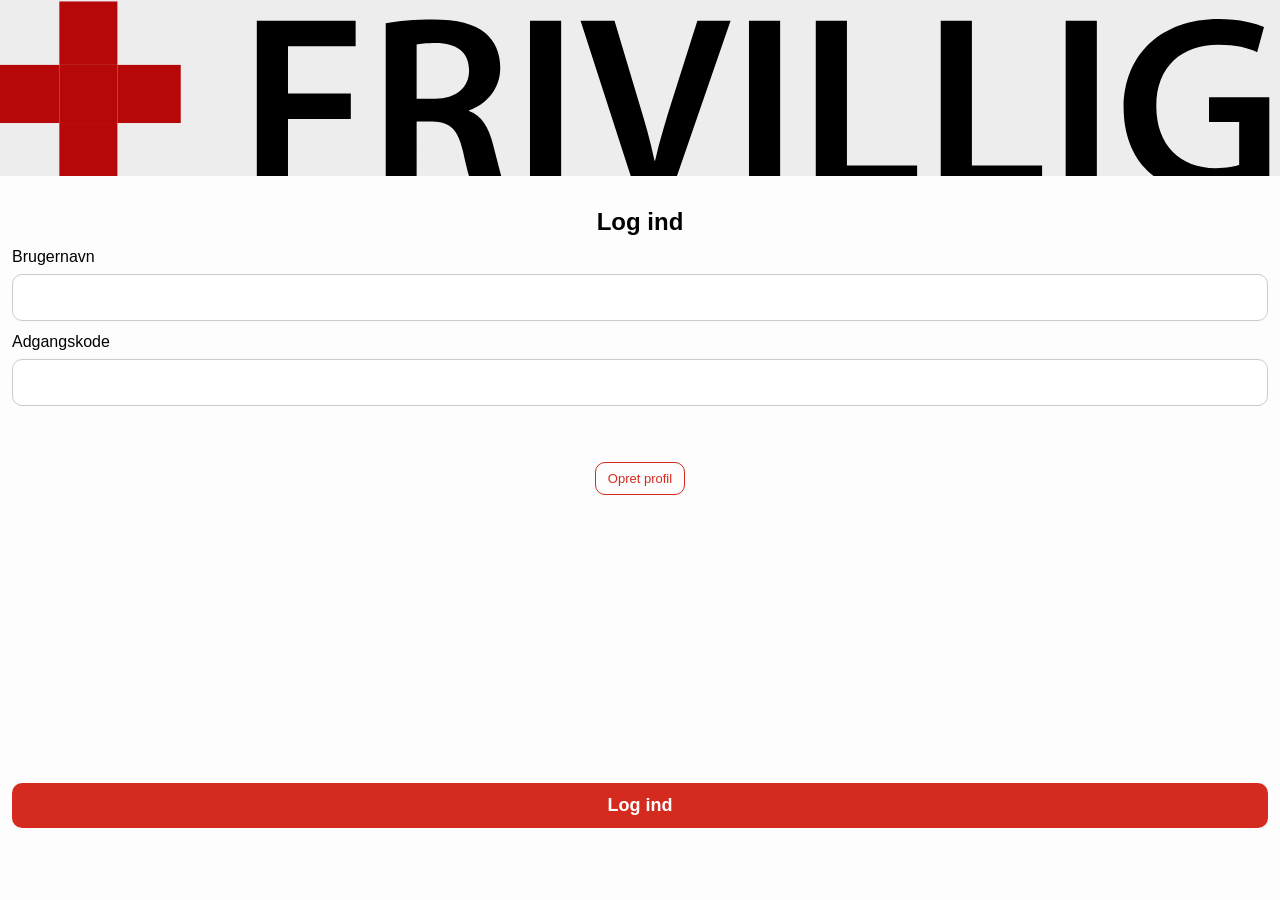
==== index.html @ d5076edd "update login" ====
<!DOCTYPE html>
<html lang="da">

<head>
    <!-- Basic meta settings -->
    <meta name="viewport" content="width=device-width, initial-scale=1.0">
    <meta charset="UTF-8">

    <!-- Page title -->
    <title>Røde Kors</title>

    <!-- Main stylesheet -->
    <link rel="stylesheet" href="stylesheet.css">
</head>

<!-- body -->

<body>
    <main class="container">
        <section class="hero">
            <div class="hero__kort">
                <img class="hero__logo" src="images/primaer-logo.svg" alt="logo">
            </div>
        </section>
        <section class="login">
            <h2 class="sektion__titel">Log ind</h2>
            <form class="form" onsubmit="event.preventDefault(); login();">
            <form class="form">
                <div class="form__felt">
                    <label class="form__label" for="brugernavn">Brugernavn</label>
                    <input class="input" id="brugernavn" type="text">
                </div>
                <div class="form__felt">
                <label class="form__label" for="adgangskode">Adgangskode</label>
                <input class="input" id="adgangskode" type="password">
                <p id="message"></p>
                </div>
                <a class="knap knap--sekundaer" href="opretbruger.html">Opret profil</a>
                <div class="form__bund">
                    <button type="submit" class="knap knap--primaer">Log ind</button>
                </div>
            </form>
        </section>
    </main>
    <!-- Footer -->
    <footer>
    </footer>

     <script src="js/login.js"></script>

</body>
</html>
---- stylesheet.css ----
* {
  box-sizing: border-box;
}

/* DESIGN SYSTEM */
:root {

  /* farver */
  --color-primary: #D52B1E;
  --color-text: #000000;
  --color-background: #FDFDFD;
  --color-headerbg: #EDEDED;

  /* spacing */
  --space-0: 0;
  --space-s: 8px;
  --space-m: 12px;
  --space-l: 18px;
  --space-2: 24px;

  /* radius */
  --radius: 10px;

  /* typografi */
  --font-primary: "Myriad Pro", Arial, sans-serif;
  --font-h2: 24px;
  --font-h3: 20px;
  --font-body: 18px;

  --nav-height: 60px;
}

/* GLOBALT */
body {
  background: var(--color-background);
  color: var(--color-text);
  font-family: var(--font-primary);
  margin: 0;
}

h2 {
  font-size: var(--font-h2);
}

h3 {
  font-size: var(--font-h3);
}

p {
  font-size: var(--font-body);
}


/* KNAP */
/* simpel knap som bruges overalt */
.knap {
  padding: var(--space-m);
  border-radius: 10px;
  text-align: center;
  font-size: var(--font-body);
  border: none;
  outline: none;
  appearance: none;
  display: inline-block;
  text-decoration: none;
}

.knap--primaer {
  background: var(--color-primary);
  color: white;
  font-weight: bold;
  width: 100%;
}

.knap--sekundaer {
  background: transparent;
  border: 1px solid var(--color-primary);
  color: var(--color-primary);
  padding: var(--space-s) var(--space-m);
  font-size: 13px;
  display: inline-block;
  align-self: center;
}

.knap--sekundaer2 {
  background: transparent;
  color: white;
  font-weight: bold;
  width: 50%;
  border: 1px solid var(--color-background);
}

/* LAYOUT */
/* begrænser bredden så det ligner mobil */
main {
  min-height: 100vh;
  display: flex;
  flex-direction: column;
  padding: var(--space-m);
  padding-bottom: calc(var(--nav-height) + var(--space-m));
}

.hero__kort {
  background: var(--color-headerbg);
  padding: var(--space-l);
  margin: -16px;
  min-height: 180px;
  display: flex;
  align-items: center;
  flex-direction: column;
  margin-bottom: var(--space-m);
  position: relative;
  overflow: hidden;
  z-index: -2;
}

.hero__midt {
  color: var(--color-background);
}

.hero__top {
  display: flex;
  justify-content: space-between;
  align-items: center;
}

.hero__knap {
  position: absolute;
  top: var(--space-s);
  right: var(--space-s);
  width: auto;
}

/* logo størrelse */
.hero__logo {
  width: 56px;
}
.hero__kort .knap {
  align-self: center;
}

/* KORT */
/* bruges til alle projekter */
.kort {
  display: block;
  position: relative;
  text-decoration: none;
  color: inherit;
}

/* selve billedet (grå placeholder nu) */
.kort__billede {
  width: 100%;
  aspect-ratio: 1/1;
  background-size: cover;
  background-position: center;
  background-repeat: no-repeat;
  border-radius: var(--radius);
  position: relative;
}

/* tekst ovenpå billedet */
.kort__overlay {
  position: absolute;
  bottom: var(--space-s);
  left: var(--space-s);
  right: var(--space-s);
  color: var(--color-background)
}

.kort__titel {
  margin: 0;
}

.kort__dag,
.kort__tid {
  margin: 0;
  font-size: 14px;
}
/*login*/
.login {
  flex: 1;
  display: flex;
  flex-direction: column;
}

/* GRID */
/* bruges til foreslåede projekter */
.grid {
  display: grid;
  grid-template-columns: 1fr 1fr;
  gap: var(--space-m);
}


/* SCROLL */
/* bruges til "dine projekter" */
.scroll {
  display: flex;
  gap: var(--space-m);
  overflow-x: auto;
}

.scroll .kort {
  min-width: 45%;
  flex-shrink: 0;
}


/* SEKTION */
/* giver luft mellem sektioner */
.sektion {
  margin-top: var(--space-s);
}
.sektion__titel{
  text-align: center;
  margin-bottom: var(--space-m);
}
.form {
  display: flex;
  flex-direction: column;
  gap: var(--space-m);
  flex: 1;
}

.form__bund {
  margin-top: auto;
}

.form__felt {
  display: flex;
  flex-direction: column;
  gap: var(--space-s);
}
.form__row {
  display: flex;
  gap: var(--space-s);
  justify-content: space-between;
}

.form__row .input {
  width: 30%;
  text-align: center;
}
/*billeder på undersider*/
.vagt__billede {
  width: calc(100% + 32px);
  margin-left: -16px;
  margin-right: -16px;
  height: 35vh;
  max-height: 320px;
  object-fit: cover;
  object-position: center top;
  display: block;
}

.hero__kort > img:first-of-type {
  position: absolute;
  top: 0;
  left: 0;
  width: 100%;
  height: 100%;
  object-fit: cover;
  z-index: -1;
  filter: brightness(.8);
}

.input {
  padding: var(--space-m);
  border-radius: var(--radius);
  border: 1px solid #ccc;
  font-size: var(--font-body);
  width: 100%;
}

.nav {
  position: fixed;
  bottom: 0;
  left: 50%;
  transform: translateX(-50%);
  width: 100%;
  max-width: 480px;
  background: var(--color-headerbg);
  border-top: 1px solid #ccc;
  display: flex;
  justify-content: space-around;
  align-items: center;
  height: 60px;
}
/*ICONS*/
.icon {
  display: inline-block;
  width: 40px;
  height: 40px;
  background-size: contain;
  background-repeat: no-repeat;
}
.icon--hjem {
  background-image: url('images/icon-hjem.svg');
}
.icon--tilfoej {
  background-image: url('images/icon-tilfoej.svg');
}
.icon--kalender {
  background-image: url('images/icon-kalender.svg');
}
.icon--profil {
  background-image: url('images/icon-profil.svg');
}
.icon--pil {
  background-image: url('images/icon-pil.svg');
}
.icon--filter {
  background-image: url('images/icon-filter.svg');
}
.icon--indstillinger {
  background-image: url('images/icon-indstillinger.svg');
}
.icon--indstillinger {
  width: 28px;
  height: 28px;
}


/* aktiv nav */
.nav__item .icon {
  opacity: 0.5;
}

.nav__item--aktiv .icon {
  opacity: 1;
}
/*Profil side*/
.profil {
  display: flex;
  flex-direction: column;
  align-items: center;
  text-align: center;
  gap: var(--space-m);
}

.profil__info {
  display: flex;
  flex-direction: column;
  gap: var(--space-s);
}

.profil .icon--profil {
  width: 72px;
  height: 72px;
  margin: var(--space-l) auto;
}/* FILTER MODAL */
.filter {
  position: fixed;
  inset: 0;
  display: none;
  z-index: 100;
}

.filter.active {
  display: block;
}

.filter__overlay {
  position: absolute;
  inset: 0;
  background: rgba(0,0,0,0.4);
}

.filter__content {
  position: absolute;
  bottom: 0;
  width: 100%;
  max-width: 480px;
  left: 50%;
  transform: translateX(-50%) translateY(100%);
  background: var(--color-background);
  border-radius: 20px 20px 0 0;
  padding: var(--space-m);
  transition: transform 0.3s ease;
}

.filter.active .filter__content {
  transform: translateX(-50%) translateY(0);
}

.filter__header {
  display: flex;
  justify-content: space-between;
  align-items: center;
  margin-bottom: var(--space-m);
}

.filter__close {
  font-size: 20px;
  cursor: pointer;
}

.filter__box {
  background: var(--color-headerbg);
  padding: var(--space-m);
  border-radius: var(--radius);
  text-align: center;
  margin-bottom: var(--space-m);
}

.filter__box input {
  width: 100%;
}

.filter__item {
  display: flex;
  justify-content: space-between;
  padding: var(--space-m);
  border-bottom: 1px solid #ddd;
}
.filter__gruppe {
  margin-bottom: var(--space-m);
}

.filter__gruppe h3 {
  margin-bottom: var(--space-s);
}

.filter__gruppe label {
  display: block;
  margin-bottom: 6px;
}
.filter__actions {
  display: flex;
  gap: var(--space-s);
  margin-top: var(--space-m);
}

.filter__actions .knap {
  flex: 1;
}
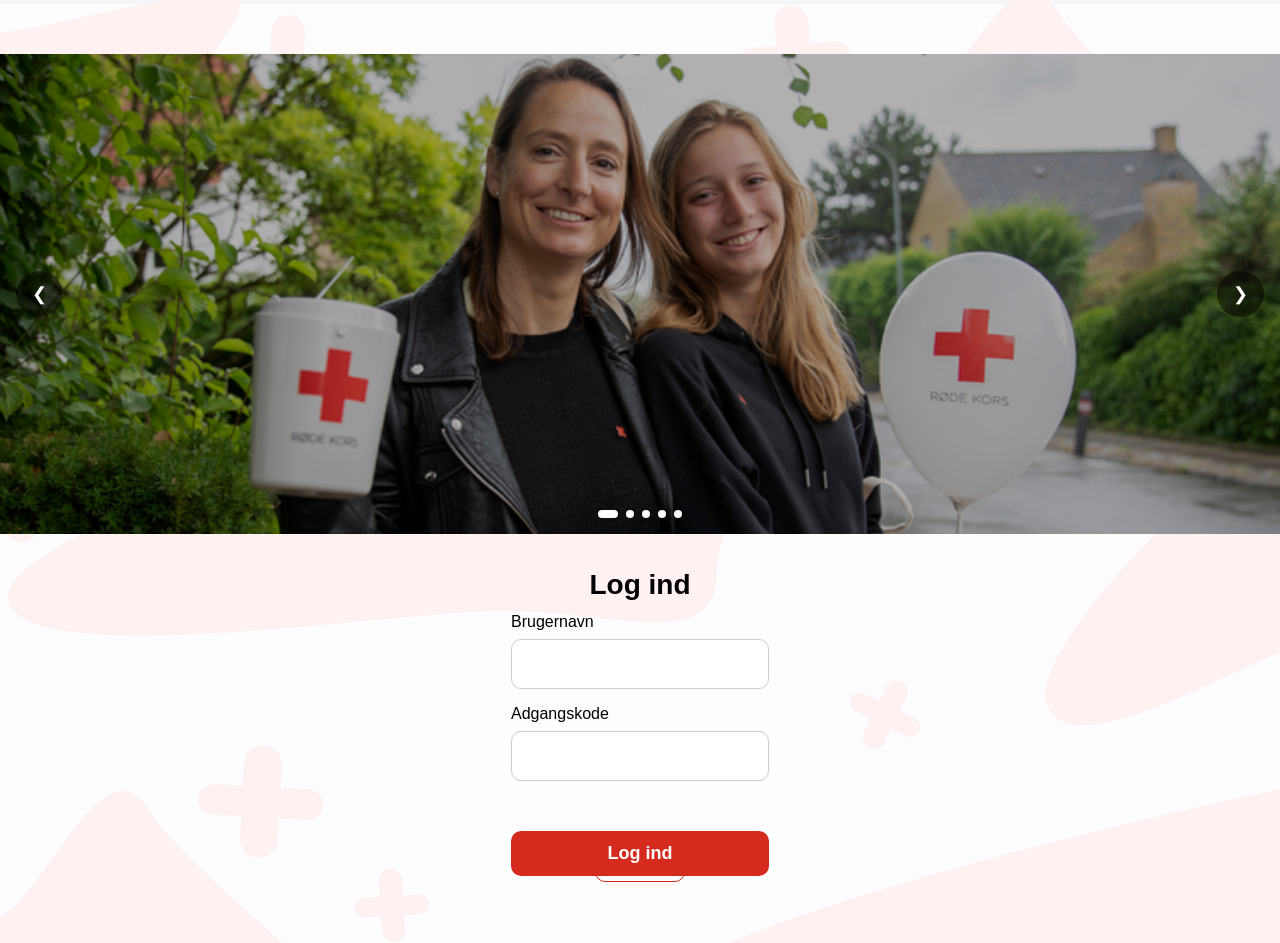
==== commit 6e7a843f: "login carousel opdatering 1 ." ====
--- a/index.html
+++ b/index.html
@@ -11,17 +11,72 @@
 
     <!-- Main stylesheet -->
     <link rel="stylesheet" href="stylesheet.css">
+
+    <!-- java script til carousel -->
+    <script src="js/billede-carousel.js" defer> </script>
 </head>
 
 <!-- body -->
 
 <body>
     <main class="container">
+
+<!------------------//////////////// CAROUSEL ////////////////------------------------->
         <section class="hero">
-            <div class="hero__kort">
-                <img class="hero__logo" src="images/primaer-logo.svg" alt="logo">
+            <div class="hero__carousel-container">
+                <div class="hero__carousel-slides">
+                    <!-- Slide 1 -->
+                    <div class="hero__kort hero__slide active">
+                        <img src="images/indsamling.jpg" alt="Landsindsamling">
+                        <div class="hero__top">
+                            <img class="hero__logo" src="images/primaer-logo-hvid.svg" alt="logo">
+                        </div>
+                    </div>
+
+                    <!-- Slide 2 -->
+                    <div class="hero__kort hero__slide active">
+                        <img src="images/sotering.webp" alt="Landsindsamling">
+                        <div class="hero__top">
+                            <img class="hero__logo" src="images/primaer-logo-hvid.svg" alt="logo">
+                        </div>
+                    </div>
+
+                    <!-- Slide 3 -->
+                    <div class="hero__kort hero__slide active">
+                        <img src="images/strik.jpg" alt="Landsindsamling">
+                        <div class="hero__top">
+                            <img class="hero__logo" src="images/primaer-logo-hvid.svg" alt="logo">
+                        </div>
+                    </div>
+
+                    <!-- Slide 4 -->
+                    <div class="hero__kort hero__slide active">
+                        <img src="images/flygtninge.jpg" alt="Landsindsamling">
+                        <div class="hero__top">
+                            <img class="hero__logo" src="images/primaer-logo-hvid.svg" alt="logo">
+                        </div>
+                    </div>
+
+                    <!-- Slide 5 -->
+                    <div class="hero__kort hero__slide active">
+                        <img src="images/onlinefrivillig.jpg" alt="Landsindsamling">
+                        <div class="hero__top">
+                            <img class="hero__logo" src="images/primaer-logo-hvid.svg" alt="logo">
+                        </div>
+                    </div>
+
+                </div>
+
+                <!-- Navigationsknapper -->
+                <button class="hero__nav hero__nav--prev" aria-label="Forrige billede">❮</button>
+                <button class="hero__nav hero__nav--next" aria-label="Næste billede">❯</button>
+
+                <!-- Indikatorprikker -->
+                <div class="hero__dots"></div>
             </div>
         </section>
+        <!-------------------//////////////// CAROUSEL ////////////////------------------------>
+
         <section class="login">
             <h2 class="sektion__titel">Log ind</h2>
             <form class="form" onsubmit="event.preventDefault(); login();">
--- a/stylesheet.css
+++ b/stylesheet.css
@@ -1,4 +1,3 @@
-
 * {
   box-sizing: border-box;
 }
@@ -8,9 +7,10 @@
 
   /* farver */
   --color-primary: #D52B1E;
-  --color-text: #000000;
-  --color-background: #FDFDFD;
-  --color-headerbg: #EDEDED;
+  --color-text: #010101;
+  --color-text-white: #FDFDFD;
+  --color-background: #fdfdfd;
+  --color-headerbg: #FDFDFD;
 
   /* spacing */
   --space-0: 0;
@@ -28,12 +28,13 @@
   --font-h3: 20px;
   --font-body: 18px;
 
-  --nav-height: 60px;
+  --nav-height: 70px;
 }
 
 /* GLOBALT */
 body {
   background: var(--color-background);
+  background-image: url(images/BaggrundDesign.png);
   color: var(--color-text);
   font-family: var(--font-primary);
   margin: 0;
@@ -112,7 +113,7 @@
   margin-bottom: var(--space-m);
   position: relative;
   overflow: hidden;
-  z-index: -2;
+  z-index: 1;
 }
 
 .hero__midt {
@@ -130,12 +131,16 @@
   top: var(--space-s);
   right: var(--space-s);
   width: auto;
+  z-index: 100;
 }
 
 /* logo størrelse */
 .hero__logo {
   width: 56px;
-}
+  display: flex;
+
+}
+
 .hero__kort .knap {
   align-self: center;
 }
@@ -143,6 +148,7 @@
 /* KORT */
 /* bruges til alle projekter */
 .kort {
+  height: 200px;
   display: block;
   position: relative;
   text-decoration: none;
@@ -152,12 +158,13 @@
 /* selve billedet (grå placeholder nu) */
 .kort__billede {
   width: 100%;
+  height: 100%;
   aspect-ratio: 1/1;
   background-size: cover;
   background-position: center;
   background-repeat: no-repeat;
   border-radius: var(--radius);
-  position: relative;
+  position: absolute;
 }
 
 /* tekst ovenpå billedet */
@@ -178,6 +185,7 @@
   margin: 0;
   font-size: 14px;
 }
+
 /*login*/
 .login {
   flex: 1;
@@ -203,7 +211,7 @@
 }
 
 .scroll .kort {
-  min-width: 45%;
+  min-width: 50%;
   flex-shrink: 0;
 }
 
@@ -213,10 +221,12 @@
 .sektion {
   margin-top: var(--space-s);
 }
-.sektion__titel{
+
+.sektion__titel {
   text-align: center;
   margin-bottom: var(--space-m);
 }
+
 .form {
   display: flex;
   flex-direction: column;
@@ -233,6 +243,7 @@
   flex-direction: column;
   gap: var(--space-s);
 }
+
 .form__row {
   display: flex;
   gap: var(--space-s);
@@ -243,6 +254,7 @@
   width: 30%;
   text-align: center;
 }
+
 /*billeder på undersider*/
 .vagt__billede {
   width: calc(100% + 32px);
@@ -255,7 +267,7 @@
   display: block;
 }
 
-.hero__kort > img:first-of-type {
+.hero__kort>img:first-of-type {
   position: absolute;
   top: 0;
   left: 0;
@@ -280,43 +292,71 @@
   left: 50%;
   transform: translateX(-50%);
   width: 100%;
-  max-width: 480px;
+  max-width: 100%;
   background: var(--color-headerbg);
   border-top: 1px solid #ccc;
   display: flex;
-  justify-content: space-around;
+  justify-content: center;
   align-items: center;
   height: 60px;
 }
+
+.nav__menu {
+  display: flex;
+  justify-content: space-between;
+  padding: 0 24px;
+  width: 100%;
+}
+
+.nav__label {
+  display: none;
+}
+
+.nav__logo {
+  display: none;
+}
+
+.nav__logo {
+  display: none;
+}
+
 /*ICONS*/
 .icon {
   display: inline-block;
   width: 40px;
   height: 40px;
-  background-size: contain;
+  background-size: cover;
   background-repeat: no-repeat;
 }
+
 .icon--hjem {
   background-image: url('images/icon-hjem.svg');
 }
+
 .icon--tilfoej {
   background-image: url('images/icon-tilfoej.svg');
 }
+
 .icon--kalender {
   background-image: url('images/icon-kalender.svg');
 }
+
 .icon--profil {
   background-image: url('images/icon-profil.svg');
 }
+
 .icon--pil {
   background-image: url('images/icon-pil.svg');
 }
+
 .icon--filter {
   background-image: url('images/icon-filter.svg');
 }
+
 .icon--indstillinger {
   background-image: url('images/icon-indstillinger.svg');
 }
+
 .icon--indstillinger {
   width: 28px;
   height: 28px;
@@ -331,6 +371,7 @@
 .nav__item--aktiv .icon {
   opacity: 1;
 }
+
 /*Profil side*/
 .profil {
   display: flex;
@@ -350,7 +391,9 @@
   width: 72px;
   height: 72px;
   margin: var(--space-l) auto;
-}/* FILTER MODAL */
+}
+
+/* FILTER MODAL */
 .filter {
   position: fixed;
   inset: 0;
@@ -365,7 +408,7 @@
 .filter__overlay {
   position: absolute;
   inset: 0;
-  background: rgba(0,0,0,0.4);
+  background: rgba(0, 0, 0, 0.4);
 }
 
 .filter__content {
@@ -415,6 +458,7 @@
   padding: var(--space-m);
   border-bottom: 1px solid #ddd;
 }
+
 .filter__gruppe {
   margin-bottom: var(--space-m);
 }
@@ -427,6 +471,7 @@
   display: block;
   margin-bottom: 6px;
 }
+
 .filter__actions {
   display: flex;
   gap: var(--space-s);
@@ -435,4 +480,476 @@
 
 .filter__actions .knap {
   flex: 1;
+}
+/*kalender side*/
+.kalender__billede {
+  width: 100%;
+  max-width: 400px;
+  height: auto;
+  display: block;
+  margin: 0 auto; 
+}
+.overlay {
+  position: fixed;
+  inset: 0;
+  z-index: 900;
+  display: none;
+}
+
+/*modal pop up*/
+.modal {
+  position: fixed;
+  inset: 0;
+  background: rgba(0, 0, 0, 0.8);
+
+  display: flex;
+  justify-content: center;
+  align-items: center;
+
+  z-index: 2000;
+}
+
+.modal__box {
+  background: white;
+  padding: 24px;
+  border-radius: 16px;
+  max-width: 300px;
+  text-align: center;
+}
+/*----------------------------Dropdown---------------------------*/
+.dropdown-header {
+  width: 100%;
+  padding: var(--space-m);
+  background: var(--color-headerbg);
+  border: none;
+  text-align: left;
+  display: flex;
+  justify-content: space-between;
+  align-items: center;
+  font-size: var(--font-body);
+}
+
+.dropdown-header2 {
+  width: 100%;
+  padding: var(--space-m);
+  background: var(--color-headerbg);
+  border: none;
+  text-align: left;
+  display: flex;
+  justify-content: space-between;
+  align-items: center;
+  font-size: var(--font-body);
+}
+
+.dropdown-content {
+  display: none;
+  padding: var(--space-m);
+  background: #f5f5f5
+}
+
+.dropdown.active .dropdown-content {
+  display: block;
+}
+
+.dropdown.active .icon--pil {
+  transform: rotate(90deg);
+}
+
+.trekant {
+  width: 0;
+  height: 0;
+  border-left: 6px solid transparent;
+  border-right: 6px solid transparent;
+  border-top: 8px solid black;
+  transition: 0.3s;
+}
+
+.dropdown.active .trekant {
+  transform: rotate(180deg);
+}
+
+/*------------------ Carousel tilføjeæser ----------------------- */
+/* CAROUSEL STYLES */
+.hero__carousel-container {
+  position: relative;
+  margin: -16px;
+  margin-bottom: var(--space-m);
+  overflow: hidden;
+}
+
+.hero__carousel-slides {
+  position: relative;
+  width: 100%;
+}
+
+.hero__slide {
+  display: none;
+  margin: 0;
+  animation: fadeIn 0.5s ease;
+}
+
+.hero__slide.active {
+  display: flex;
+}
+
+@keyframes fadeIn {
+  from {
+    opacity: 0;
+  }
+
+  to {
+    opacity: 1;
+  }
+}
+
+/* Navigationsknapper */
+.hero__nav {
+  position: absolute;
+  top: 50%;
+  transform: translateY(-50%);
+  background: rgba(0, 0, 0, 0.5);
+  color: var(--color-background);
+  border: none;
+  padding: 12px 16px;
+  cursor: pointer;
+  font-size: 18px;
+  border-radius: 50%;
+  z-index: 90;
+  transition: background-color 0.3s;
+}
+
+.hero__nav:hover {
+  background: rgba(0, 0, 0, 0.8);
+}
+
+.hero__nav--prev {
+  left: 16px;
+}
+
+.hero__nav--next {
+  right: 16px;
+}
+
+/* Indikatorprikker */
+.hero__dots {
+  position: absolute;
+  bottom: 16px;
+  left: 50%;
+  transform: translateX(-50%);
+  display: flex;
+  gap: 8px;
+  z-index: 10;
+}
+
+.hero__dot {
+  width: 8px;
+  height: 8px;
+  border-radius: 50%;
+  background: var(--color-background);
+  cursor: pointer;
+  transition: all 0.3s;
+}
+
+.hero__dot.active {
+  background: var(--color-background);
+  width: 20px;
+  border-radius: 4px;
+}
+
+/* Justering af eksisterende hero__kort */
+.hero__kort {
+  position: relative;
+  min-height: 280px;
+}
+
+.hero__kort>img:first-of-type {
+  position: absolute;
+  top: 0;
+  left: 0;
+  width: 100%;
+  height: 100%;
+  object-fit: cover;
+  z-index: -1;
+  filter: brightness(0.7);
+}
+
+/* Slut på det ^^^^ ------------------------------*/
+
+/*tablet */
+@media (min-width: 768px) {
+  .hero__logo {
+    display: none;
+    width: 60px;
+  }
+
+  /* forside logo*/
+  .page-home .hero__logo {
+    display: block;
+    content: url("images/primaer-logo-hvid.svg");
+    width: 320px;
+  }
+
+  /* undersider logo*/
+  .page-kalender .hero__logo,
+  .page-profil .hero__logo,
+  .page-projekter .hero__logo {
+    display: block;
+    content: url("images/logo.svg");
+  }
+
+  .hero__kort {
+    height: 400px;
+  }
+
+  .container {
+    max-width: 900px;
+    margin: 0 auto;
+  }
+
+  .grid {
+    grid-template-columns: repeat(2, 1fr);
+    /* IKKE 3 */
+    gap: 24px;
+  }
+
+  .sektion__titel {
+    font-size: 28px;
+  }
+
+  footer {
+    position: fixed;
+    bottom: 24px;
+    left: 0;
+    right: 0;
+    display: flex;
+    justify-content: center;
+    z-index: 1000;
+  }
+
+  .nav {
+    width: auto;
+    min-width: 420px;
+    max-width: 520px;
+    padding: 12px 24px;
+    border-radius: 20px;
+    background: var(--color-headerbg);
+    display: flex;
+    justify-content: center;
+    box-shadow: 0 8px 24px rgba(0, 0, 0, 0.12);
+    gap: 32px;
+  }
+
+  .login {
+    max-width: 500px;
+    margin: 0 auto;
+  }
+
+  .form {
+    display: flex;
+    flex-direction: column;
+    gap: 16px;
+  }
+
+  .input {
+    height: 50px;
+    padding: 0 12px;
+    border-radius: var(--radius);
+  }
+
+  .knap--sekundaer {
+    align-self: center;
+    margin-top: var(--space-s);
+  }
+
+  .form__bund {
+    position: sticky;
+    bottom: 24px;
+    display: flex;
+    justify-content: center;
+  }
+
+  .knap--primaer {
+    width: 100%;
+    max-width: 400px;
+  }
+  /*kalender side*/
+    .kalender__billede {
+    max-width: 500px;
+  }
+}
+
+/*desktop og stor tablet*/
+@media (min-width: 1024px) {
+    /* skjul alle logo */
+  .hero__logo {
+    display: none;
+  }
+
+  /* vis KUN på forsiden */
+  .page-home .hero__logo {
+    display: block;
+    width: 320px;
+  }
+   /* undersider logo*/
+  .page-kalender .hero__logo,
+  .page-profil .hero__logo,
+  .page-projekter .hero__logo {
+    display: none;
+  }
+
+
+  footer {
+    position: static;
+  }
+
+  .nav {
+    transform: none;
+    max-width: none;
+  }
+
+  /* HEADER*/
+
+  .nav {
+    position: fixed;
+    top: 0;
+    left: 0;
+    right: 0;
+    height: 70px;
+    background: var(--color-headerbg);
+    display: flex;
+    align-items: center;
+    padding: 0 40px;
+    box-shadow: 0 2px 10px rgba(0, 0, 0, 0.08);
+    border-radius: 0;
+    z-index: 1000;
+  }
+
+
+  .nav__menu {
+    display: flex;
+    gap: 40px;
+    width: auto;
+    margin-left: auto;
+  }
+
+  /* LOGO*/
+
+  .nav__logo {
+    display: block;
+    height: 32px;
+  }
+
+  /* MENU */
+
+  .nav__item {
+    text-decoration: none;
+    color: var(--color-text);
+    font-size: 16px;
+    font-weight: 500;
+    justify-content: space-around;
+  }
+
+  .nav__label {
+    display: inline;
+  }
+
+  /* fjern mobil ikoner */
+  .icon {
+    display: none;
+  }
+
+  /* container til links */
+
+  /* HOVER PÅ NAV */
+
+  .nav__item:hover {
+    color: var(--color-primary);
+  }
+
+  /* AKTIV SIDE */
+
+  .nav__item--aktiv {
+    color: var(--color-primary);
+    font-weight: bold;
+  }
+
+  /* LAYOUT */
+
+  main {
+    padding: 0 var(--space-2);
+    max-width: 1200px;
+    margin: 0 auto;
+    padding-top: var(--nav-height)
+  }
+
+
+  .hero__carousel-container {
+    width: 100vw;
+    margin-left: 50%;
+    transform: translateX(-50%);
+  }
+
+  .hero__kort {
+    display: flex;
+    justify-content: center;
+    align-items: center;
+    text-align: center;
+  }
+
+  .hero__slide {
+    display: none;
+  }
+
+  .hero__slide.active {
+    display: flex;
+  }
+
+  /* GRID*/
+
+  .grid {
+    grid-template-columns: repeat(auto-fit, minmax(280px, 1fr));
+    gap: var(--space-2);
+  }
+
+  .scroll {
+    display: grid;
+    grid-template-columns: repeat(3, 1fr);
+    overflow: visible;
+  }
+
+  .scroll .kort {
+    min-width: unset;
+  }
+
+  /*HERO KORT */
+
+  .hero__kort {
+    aspect-ratio: 16 / 6;
+    height: auto;
+  }
+
+  .hero__kort img {
+    object-fit: cover;
+    object-position: center 30%;
+  }
+
+  .page-home .hero__logo {
+    display: block;
+    width: 320px;
+  }
+
+  /* KORT */
+  .kort {
+    height: 260px;
+  }
+
+  /* SPACING */
+
+  .sektion {
+    margin-bottom: 80px;
+  }
+    /*kalender side*/
+    .kalender__billede {
+    max-width: 600px;
+  }
 }
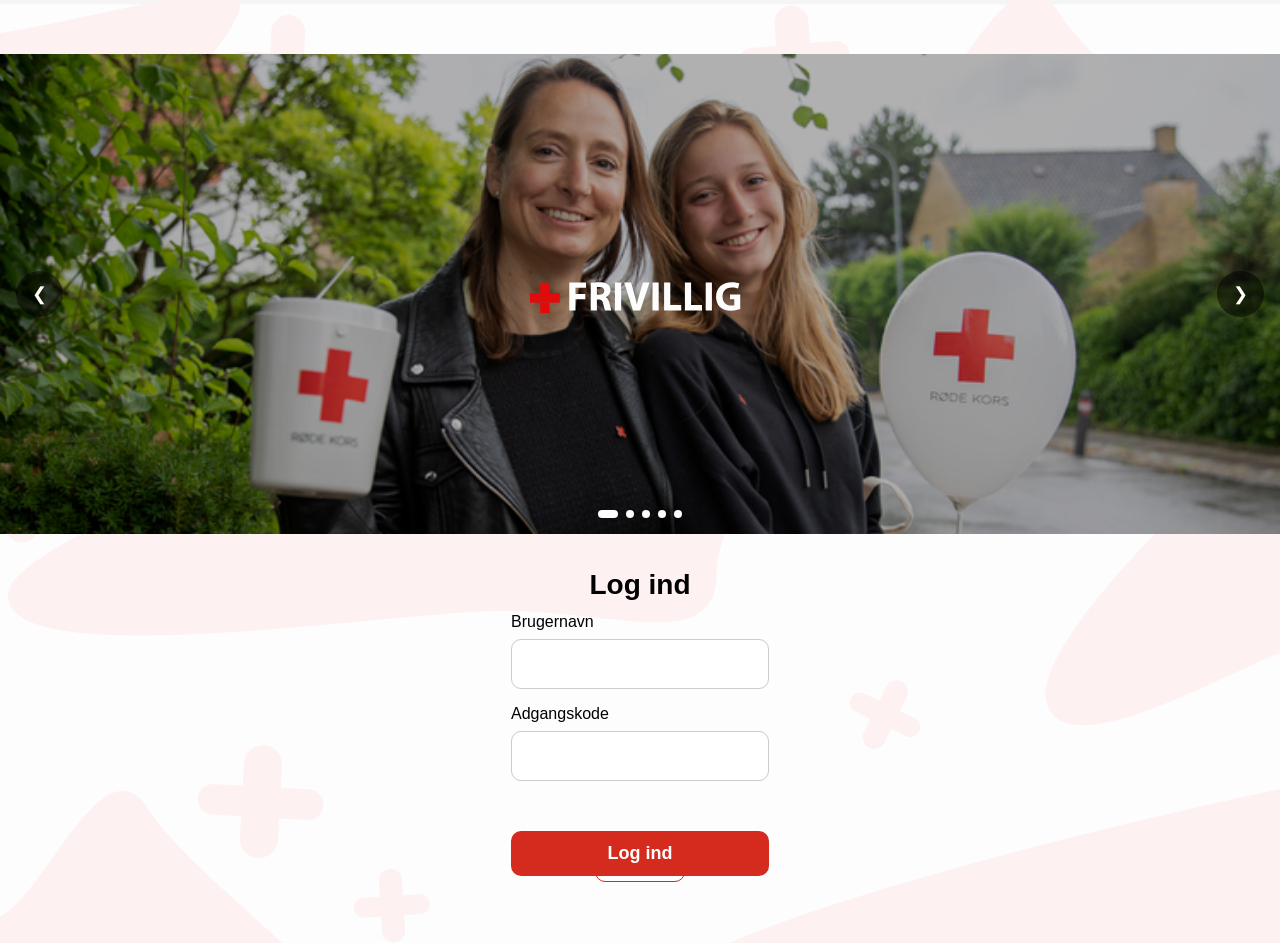
==== commit 7aa63c69: "logo top stor index" ====
--- a/index.html
+++ b/index.html
@@ -18,7 +18,7 @@
 
 <!-- body -->
 
-<body>
+<body class="page-logind">
     <main class="container">
 
 <!------------------//////////////// CAROUSEL ////////////////------------------------->
--- a/stylesheet.css
+++ b/stylesheet.css
@@ -508,6 +508,15 @@
 
   z-index: 2000;
 }
+/*log indside*/
+.page-logind .hero__logo,
+.page-opretbruger .hero__logo  {
+  display: block;
+  width: 220px;
+}
+
+
+
 
 .modal__box {
   background: white;
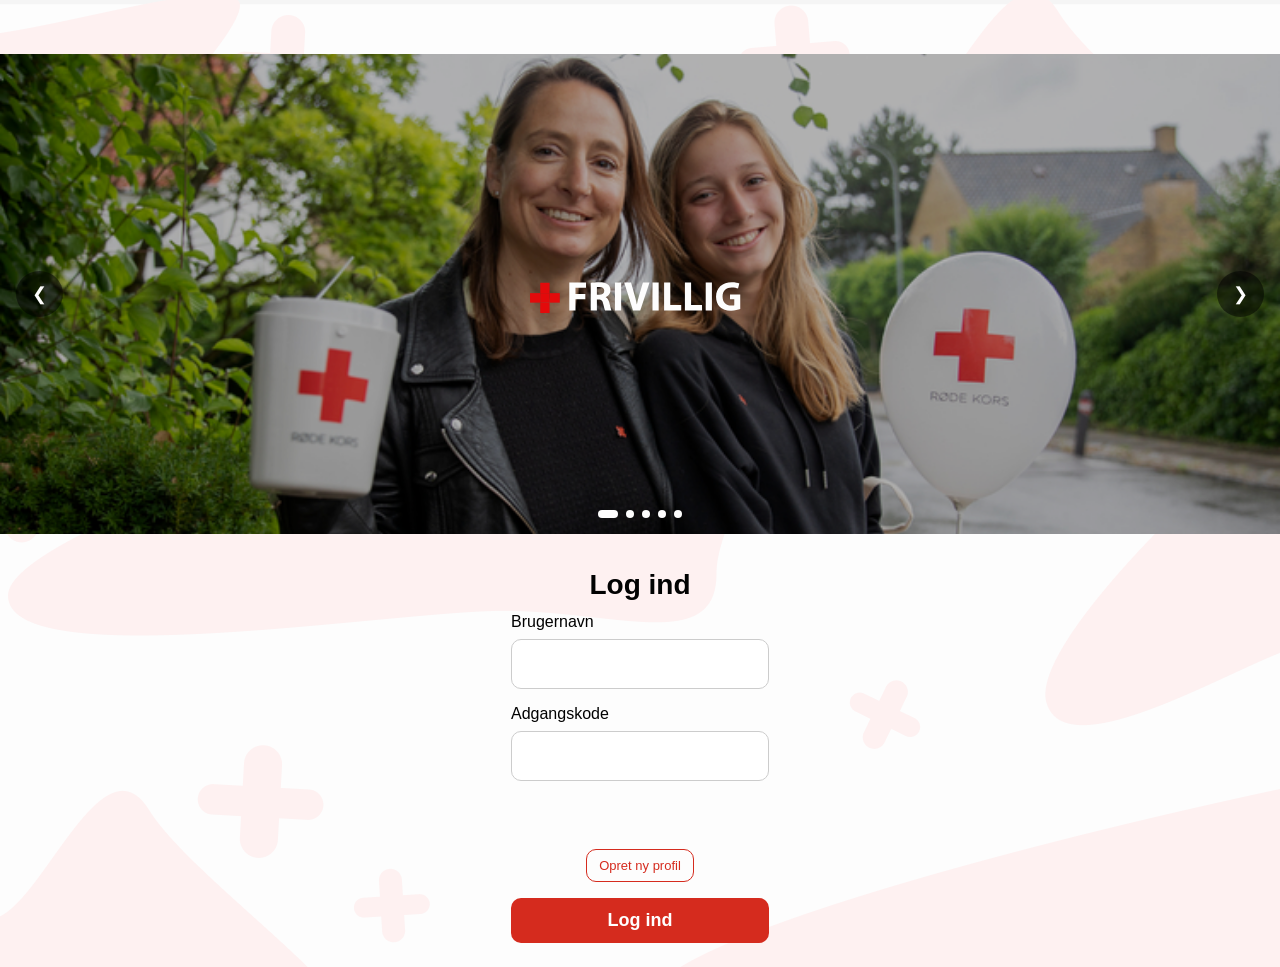
==== commit 5b93344e: "login og opret responsiv opdatering ." ====
--- a/index.html
+++ b/index.html
@@ -86,11 +86,11 @@
                     <input class="input" id="brugernavn" type="text">
                 </div>
                 <div class="form__felt">
-                <label class="form__label" for="adgangskode">Adgangskode</label>
-                <input class="input" id="adgangskode" type="password">
-                <p id="message"></p>
+                    <label class="form__label" for="adgangskode">Adgangskode</label>
+                    <input class="input" id="adgangskode" type="password">
+                    <p id="message"></p>
                 </div>
-                <a class="knap knap--sekundaer" href="opretbruger.html">Opret profil</a>
+                <a class="knap knap--sekundaer" href="opretbruger.html">Opret ny profil</a>
                 <div class="form__bund">
                     <button type="submit" class="knap knap--primaer">Log ind</button>
                 </div>
--- a/stylesheet.css
+++ b/stylesheet.css
@@ -771,8 +771,8 @@
   }
 
   .form__bund {
-    position: sticky;
-    bottom: 24px;
+    position: bottom;
+    margin-bottom: 24px;
     display: flex;
     justify-content: center;
   }
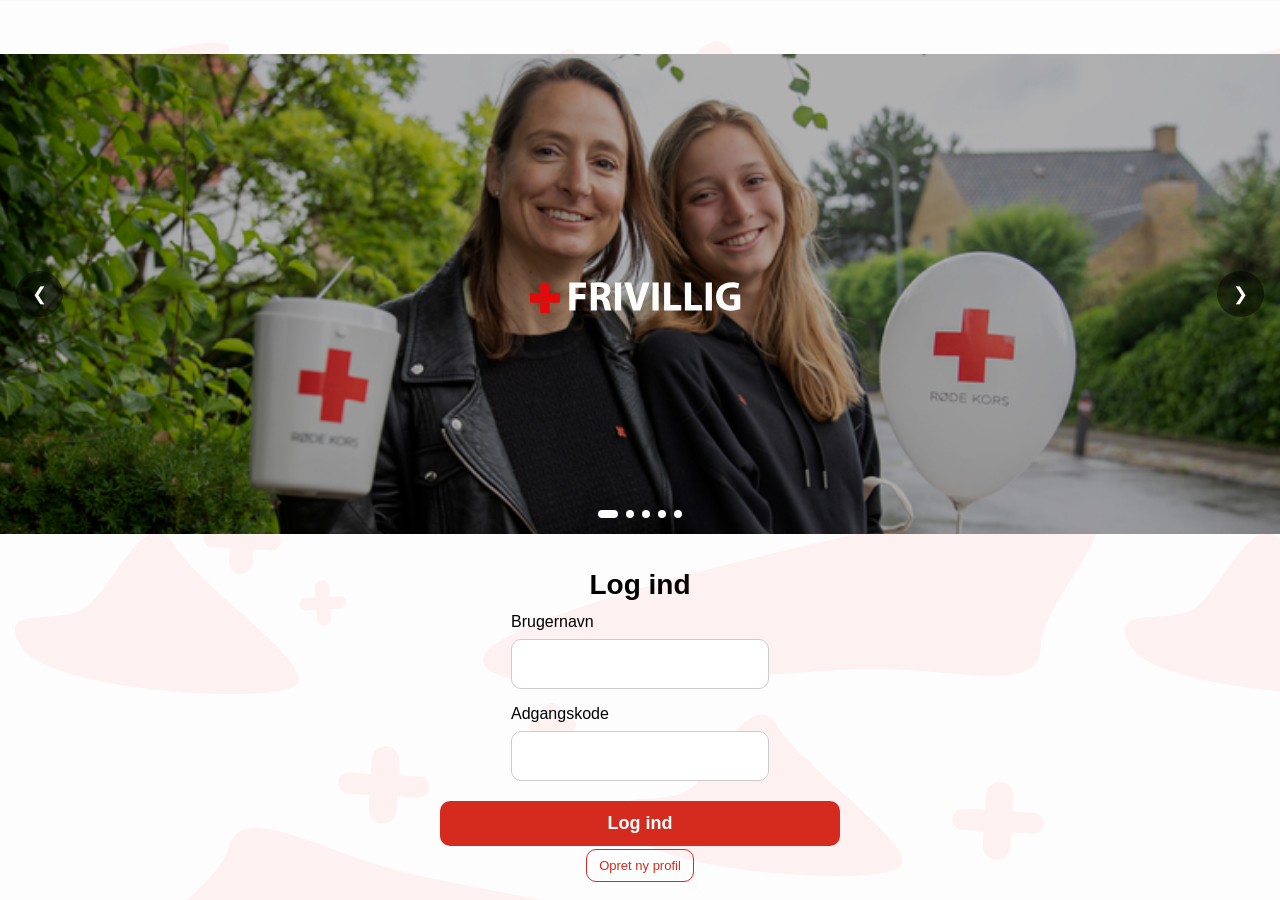
==== commit a6ad64cb: "validator" ====
--- a/index.html
+++ b/index.html
@@ -5,13 +5,10 @@
     <!-- Basic meta settings -->
     <meta name="viewport" content="width=device-width, initial-scale=1.0">
     <meta charset="UTF-8">
-
     <!-- Page title -->
     <title>Røde Kors</title>
-
     <!-- Main stylesheet -->
     <link rel="stylesheet" href="stylesheet.css">
-
     <!-- java script til carousel -->
     <script src="js/billede-carousel.js" defer> </script>
 </head>
@@ -21,8 +18,8 @@
 <body class="page-logind">
     <main class="container">
 
-<!------------------//////////////// CAROUSEL ////////////////------------------------->
-        <section class="hero">
+        <!--//////////////// CAROUSEL ////////////////-->
+        <div class="hero">
             <div class="hero__carousel-container">
                 <div class="hero__carousel-slides">
                     <!-- Slide 1 -->
@@ -67,32 +64,33 @@
 
                 </div>
 
-                <!-- Navigationsknapper -->
+                <!--Navigationsknapper-->
                 <button class="hero__nav hero__nav--prev" aria-label="Forrige billede">❮</button>
                 <button class="hero__nav hero__nav--next" aria-label="Næste billede">❯</button>
 
-                <!-- Indikatorprikker -->
+                <!--Indikatorprikker-->
                 <div class="hero__dots"></div>
             </div>
-        </section>
-        <!-------------------//////////////// CAROUSEL ////////////////------------------------>
+        </div>
 
+        <!--//////////////// CAROUSEL ////////////////-->
         <section class="login">
             <h2 class="sektion__titel">Log ind</h2>
             <form class="form" onsubmit="event.preventDefault(); login();">
-            <form class="form">
-                <div class="form__felt">
-                    <label class="form__label" for="brugernavn">Brugernavn</label>
-                    <input class="input" id="brugernavn" type="text">
-                </div>
-                <div class="form__felt">
-                    <label class="form__label" for="adgangskode">Adgangskode</label>
-                    <input class="input" id="adgangskode" type="password">
-                    <p id="message"></p>
-                </div>
-                <a class="knap knap--sekundaer" href="opretbruger.html">Opret ny profil</a>
-                <div class="form__bund">
-                    <button type="submit" class="knap knap--primaer">Log ind</button>
+                <div class="form">
+                    <div class="form__felt">
+                        <label class="form__label" for="brugernavn">Brugernavn</label>
+                        <input class="input" id="brugernavn" type="text">
+                    </div>
+                    <div class="form__felt">
+                        <label class="form__label" for="adgangskode">Adgangskode</label>
+                        <input class="input" id="adgangskode" type="password">
+                        <p id="message"></p>
+                    </div>
+                    <a class="knap knap--sekundaer" href="opretbruger.html">Opret ny profil</a>
+                    <div class="form__bund">
+                        <button type="submit" class="knap knap--primaer">Log ind</button>
+                    </div>
                 </div>
             </form>
         </section>
@@ -100,8 +98,7 @@
     <!-- Footer -->
     <footer>
     </footer>
+    <script src="js/login.js"></script>
+</body>
 
-     <script src="js/login.js"></script>
-
-</body>
 </html>
--- a/stylesheet.css
+++ b/stylesheet.css
@@ -91,7 +91,10 @@
   width: 50%;
   border: 1px solid var(--color-background);
 }
-
+.knap span {
+  font-size: 20px;
+  font-weight: bold;
+}
 /* LAYOUT */
 /* begrænser bredden så det ligner mobil */
 main {
@@ -235,7 +238,20 @@
 }
 
 .form__bund {
-  margin-top: auto;
+  position: fixed;
+  left: 0;
+  width: 100%;
+  padding: 10px;
+  bottom: 20px;
+}
+.page-home .form__bund,
+.page-kalender .form__bund, 
+.page-profil .form__bund,
+.page-projekter .form__bund {
+  position: fixed;
+  bottom: 80px;
+  left: 0;
+  width: 100%;
 }
 
 .form__felt {
@@ -299,6 +315,7 @@
   justify-content: center;
   align-items: center;
   height: 60px;
+  z-index: 500;
 }
 
 .nav__menu {
@@ -488,6 +505,10 @@
   height: auto;
   display: block;
   margin: 0 auto; 
+  border: 8px solid;
+  border-color: #FEF1f1;
+  border-radius: var(--radius);
+
 }
 .overlay {
   position: fixed;
@@ -771,7 +792,7 @@
   }
 
   .form__bund {
-    position: bottom;
+    position: fixed;
     margin-bottom: 24px;
     display: flex;
     justify-content: center;
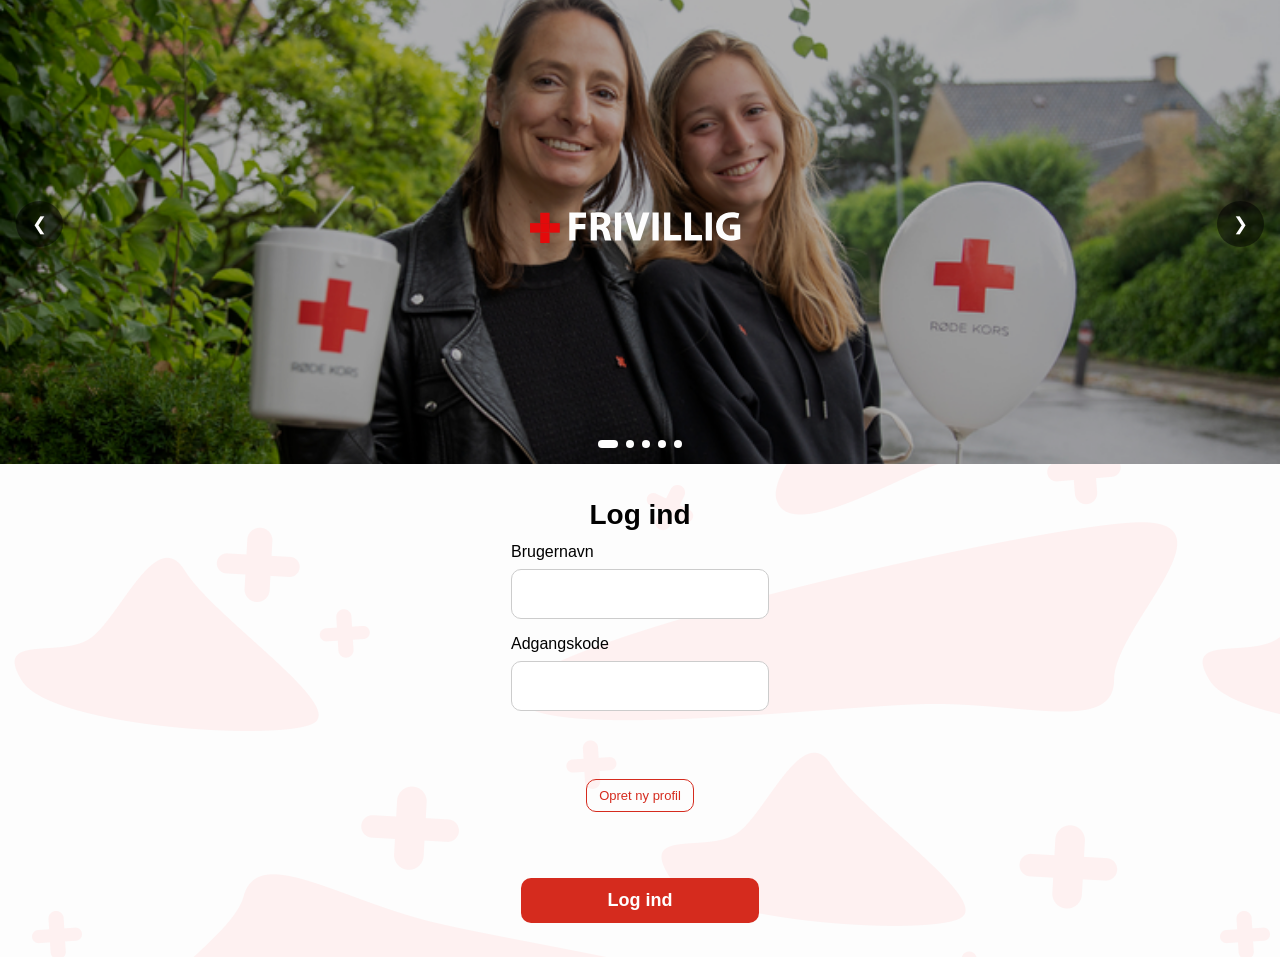
==== commit 47367a42: "sortering billede webp opdatering ." ====
--- a/index.html
+++ b/index.html
@@ -32,7 +32,7 @@
 
                     <!-- Slide 2 -->
                     <div class="hero__kort hero__slide active">
-                        <img src="images/sotering.webp" alt="Landsindsamling">
+                        <img src="images/sortering2.webp" alt="Landsindsamling">
                         <div class="hero__top">
                             <img class="hero__logo" src="images/primaer-logo-hvid.svg" alt="logo">
                         </div>
--- a/stylesheet.css
+++ b/stylesheet.css
@@ -91,10 +91,12 @@
   width: 50%;
   border: 1px solid var(--color-background);
 }
+
 .knap span {
   font-size: 20px;
   font-weight: bold;
 }
+
 /* LAYOUT */
 /* begrænser bredden så det ligner mobil */
 main {
@@ -244,8 +246,9 @@
   padding: 10px;
   bottom: 20px;
 }
+
 .page-home .form__bund,
-.page-kalender .form__bund, 
+.page-kalender .form__bund,
 .page-profil .form__bund,
 .page-projekter .form__bund {
   position: fixed;
@@ -498,18 +501,20 @@
 .filter__actions .knap {
   flex: 1;
 }
+
 /*kalender side*/
 .kalender__billede {
   width: 100%;
   max-width: 400px;
   height: auto;
   display: block;
-  margin: 0 auto; 
+  margin: 0 auto;
   border: 8px solid;
   border-color: #FEF1f1;
   border-radius: var(--radius);
 
 }
+
 .overlay {
   position: fixed;
   inset: 0;
@@ -529,9 +534,10 @@
 
   z-index: 2000;
 }
+
 /*log indside*/
 .page-logind .hero__logo,
-.page-opretbruger .hero__logo  {
+.page-opretbruger .hero__logo {
   display: block;
   width: 220px;
 }
@@ -546,6 +552,7 @@
   max-width: 300px;
   text-align: center;
 }
+
 /*----------------------------Dropdown---------------------------*/
 .dropdown-header {
   width: 100%;
@@ -791,6 +798,12 @@
     margin-top: var(--space-s);
   }
 
+  .knap--primaer {
+    width: 40%;
+    margin: 0 auto;
+    padding: 12px;
+  }
+
   .form__bund {
     position: fixed;
     margin-bottom: 24px;
@@ -798,19 +811,16 @@
     justify-content: center;
   }
 
-  .knap--primaer {
-    width: 100%;
-    max-width: 400px;
-  }
   /*kalender side*/
-    .kalender__billede {
+  .kalender__billede {
     max-width: 500px;
   }
 }
 
 /*desktop og stor tablet*/
 @media (min-width: 1024px) {
-    /* skjul alle logo */
+
+  /* skjul alle logo */
   .hero__logo {
     display: none;
   }
@@ -820,7 +830,8 @@
     display: block;
     width: 320px;
   }
-   /* undersider logo*/
+
+  /* undersider logo*/
   .page-kalender .hero__logo,
   .page-profil .hero__logo,
   .page-projekter .hero__logo {
@@ -909,7 +920,13 @@
     padding: 0 var(--space-2);
     max-width: 1200px;
     margin: 0 auto;
-    padding-top: var(--nav-height)
+  }
+
+  .page-home main,
+  .page-kalender main,
+  .page-profil main,
+  .page-projekter main {
+    padding-top: var(--nav-height);
   }
 
 
@@ -975,11 +992,37 @@
 
   /* SPACING */
 
-  .sektion {
-    margin-bottom: 80px;
-  }
-    /*kalender side*/
-    .kalender__billede {
+  .page-logind .sektion,
+  .page-opretbruger .sektion {
     max-width: 600px;
+    margin: 0 auto;
+  }
+
+  .knap--primaer {
+    max-width: 300px;
+    width: 100%;
+    margin: 0 auto;
+  }
+
+  /*kalender side*/
+  .kalender__billede {
+    max-width: 600px;
+  }
+
+  .form__bund {
+    margin-top: 40px;
+    display: flex;
+    flex-direction: column;
+    align-items: center;
+    gap: 16px;
+  }
+
+  .form__bund {
+    margin-top: 40px;
+    display: flex;
+    flex-direction: column;
+    align-items: center;
+    gap: 16px;
+    position: static;
   }
 }
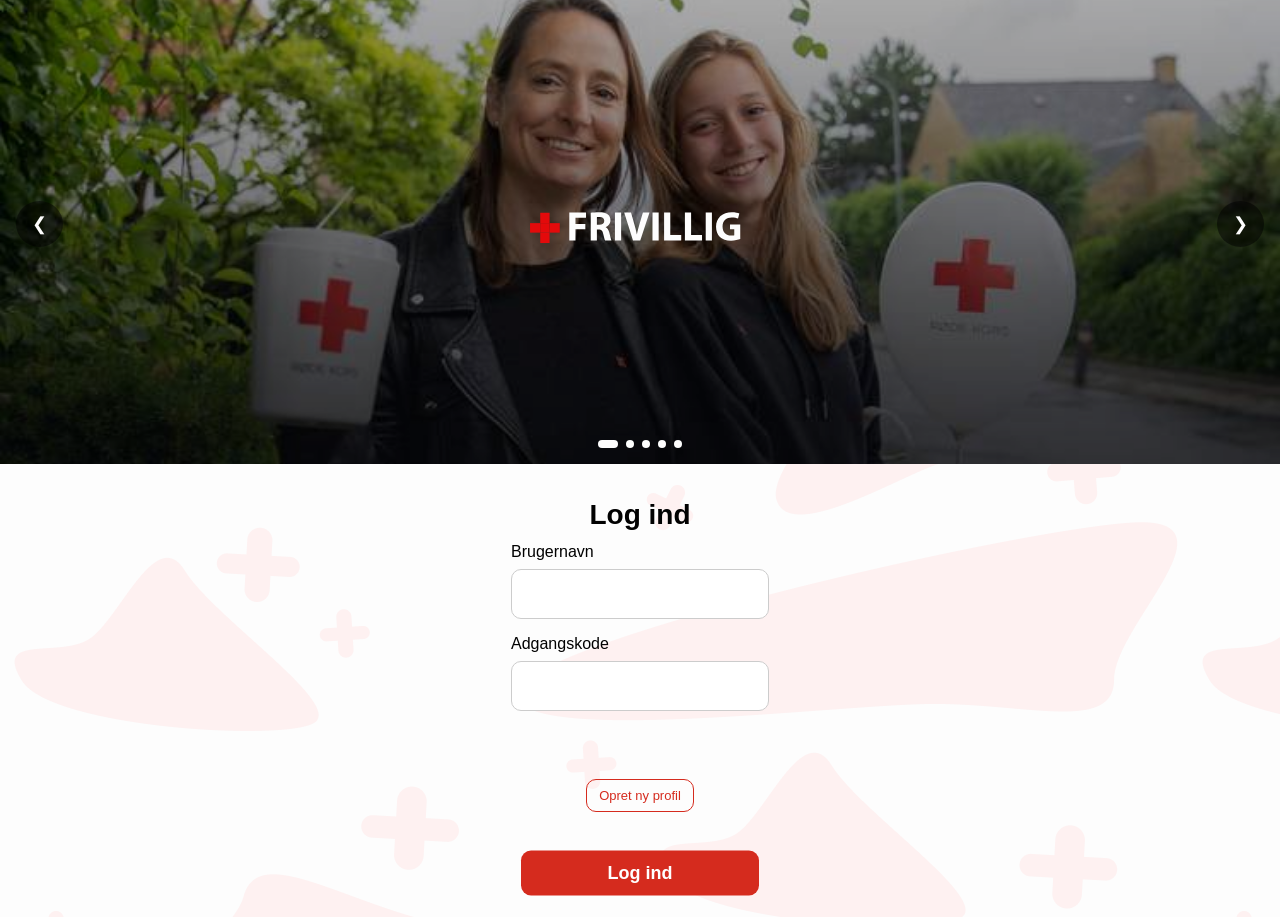
==== commit 0547be0a: "Alt attribute opdatering alle billederne får alt attributes" ====
--- a/index.html
+++ b/index.html
@@ -14,8 +14,10 @@
 </head>
 
 <!-- body -->
+<!-- Billeder er brugt gratis fra Pexels.com - https://www.pexels.com/search/young%20tutor/ - 
+ Der er også brugt billeder fra Røde Kors' hjemmeside ift. hvilke aktiviteter de tilbyder. -->
 
-<body class="page-logind">
+ <body class="page-logind">
     <main class="container">
 
         <!--//////////////// CAROUSEL ////////////////-->
@@ -24,7 +26,7 @@
                 <div class="hero__carousel-slides">
                     <!-- Slide 1 -->
                     <div class="hero__kort hero__slide active">
-                        <img src="images/indsamling.jpg" alt="Landsindsamling">
+                        <img src="images/indsamling-gdt.jpg" alt="Billede af 2 glade kvinder, der er i gang med at samle ind til velgørenhed">
                         <div class="hero__top">
                             <img class="hero__logo" src="images/primaer-logo-hvid.svg" alt="logo">
                         </div>
@@ -32,7 +34,7 @@
 
                     <!-- Slide 2 -->
                     <div class="hero__kort hero__slide active">
-                        <img src="images/sortering2.webp" alt="Landsindsamling">
+                        <img src="images/sortering2.webp" alt="Portrætbillede af en mand og en dame, der står i en genbrugsbutik, damen arbejder der, og den unge mand er besøgende">
                         <div class="hero__top">
                             <img class="hero__logo" src="images/primaer-logo-hvid.svg" alt="logo">
                         </div>
@@ -40,7 +42,7 @@
 
                     <!-- Slide 3 -->
                     <div class="hero__kort hero__slide active">
-                        <img src="images/strik.jpg" alt="Landsindsamling">
+                        <img src="images/strik-gdt.jpg" alt="Billede af 3 damer, der strikker på en bænk i solvejr. Den midterste dame er ung, og de to andre er ældreårige. Alle ser glade ud">
                         <div class="hero__top">
                             <img class="hero__logo" src="images/primaer-logo-hvid.svg" alt="logo">
                         </div>
@@ -48,7 +50,7 @@
 
                     <!-- Slide 4 -->
                     <div class="hero__kort hero__slide active">
-                        <img src="images/flygtninge.jpg" alt="Landsindsamling">
+                        <img src="images/flygtninge-gdt.jpg" alt="Billede af en mand og en dame, der står inde i et kykken, hvor manden er ved at tilberede mad i en gryde. De er glade og kigger begge ned i gryden">
                         <div class="hero__top">
                             <img class="hero__logo" src="images/primaer-logo-hvid.svg" alt="logo">
                         </div>
@@ -56,7 +58,7 @@
 
                     <!-- Slide 5 -->
                     <div class="hero__kort hero__slide active">
-                        <img src="images/onlinefrivillig.jpg" alt="Landsindsamling">
+                        <img src="images/onlinefrivillig-gdt.jpg" alt="Billede af en glad dame, der sidder ved et spisebord ved sin computer, hvorpå man kan se en anden dame, der smiler og vinker over et online opkald">
                         <div class="hero__top">
                             <img class="hero__logo" src="images/primaer-logo-hvid.svg" alt="logo">
                         </div>
--- a/stylesheet.css
+++ b/stylesheet.css
@@ -11,6 +11,7 @@
   --color-text-white: #FDFDFD;
   --color-background: #fdfdfd;
   --color-headerbg: #FDFDFD;
+  --color-down1: #EDEDED;
 
   /* spacing */
   --space-0: 0;
@@ -240,7 +241,8 @@
 }
 
 .form__bund {
-  position: fixed;
+  position: relative;
+  transform: translateY(50%);
   left: 0;
   width: 100%;
   padding: 10px;
@@ -251,7 +253,7 @@
 .page-kalender .form__bund,
 .page-profil .form__bund,
 .page-projekter .form__bund {
-  position: fixed;
+  position: relative;
   bottom: 80px;
   left: 0;
   width: 100%;
@@ -542,9 +544,6 @@
   width: 220px;
 }
 
-
-
-
 .modal__box {
   background: white;
   padding: 24px;
@@ -553,9 +552,52 @@
   text-align: center;
 }
 
+/*----------------Status-Og-Data----------------*/
+.data{
+  background: var(--color-down1);
+  border: 1px solid var(--color-dropdown1);
+  border-radius: 10px;
+  color: var(--color-text);
+  padding: var(--space-s) var(--space-m);
+  font-size: 30px;
+  font-weight: bolder;
+  display: inline-block;
+  align-self: center;
+}
+
+.stats {
+  display: grid;
+  grid-template-columns: 1fr 1fr;
+  gap: 12px;
+}
+
+.stat {
+  background: var(--color-down1);
+  padding: 12px;
+  border-radius: 10px;
+  text-align: center;
+}
+
+.tal {
+  font-size: 28px;
+  font-weight: bold;
+}
+
 /*----------------------------Dropdown---------------------------*/
 .dropdown-header {
   width: 100%;
+  padding: var(--space-m);
+  background: (--color-down1);
+  border: none;
+  text-align: left;
+  display: flex;
+  justify-content: space-between;
+  align-items: center;
+  font-size: var(--font-body);
+}
+
+.dropdown-header1 {
+    width: 100%;
   padding: var(--space-m);
   background: var(--color-headerbg);
   border: none;
@@ -569,7 +611,7 @@
 .dropdown-header2 {
   width: 100%;
   padding: var(--space-m);
-  background: var(--color-headerbg);
+  background: (--color-headerbg);
   border: none;
   text-align: left;
   display: flex;
@@ -805,7 +847,7 @@
   }
 
   .form__bund {
-    position: fixed;
+    position: relative;
     margin-bottom: 24px;
     display: flex;
     justify-content: center;
@@ -1010,19 +1052,19 @@
   }
 
   .form__bund {
-    margin-top: 40px;
     display: flex;
     flex-direction: column;
     align-items: center;
     gap: 16px;
   }
 
-  .form__bund {
-    margin-top: 40px;
+  .page-projekter .container {
     display: flex;
     flex-direction: column;
-    align-items: center;
-    gap: 16px;
-    position: static;
+    min-height: calc(100vh - var(--nav-height));
+  }
+
+  .page-projekter .login {
+    margin-top: auto;
   }
 }
